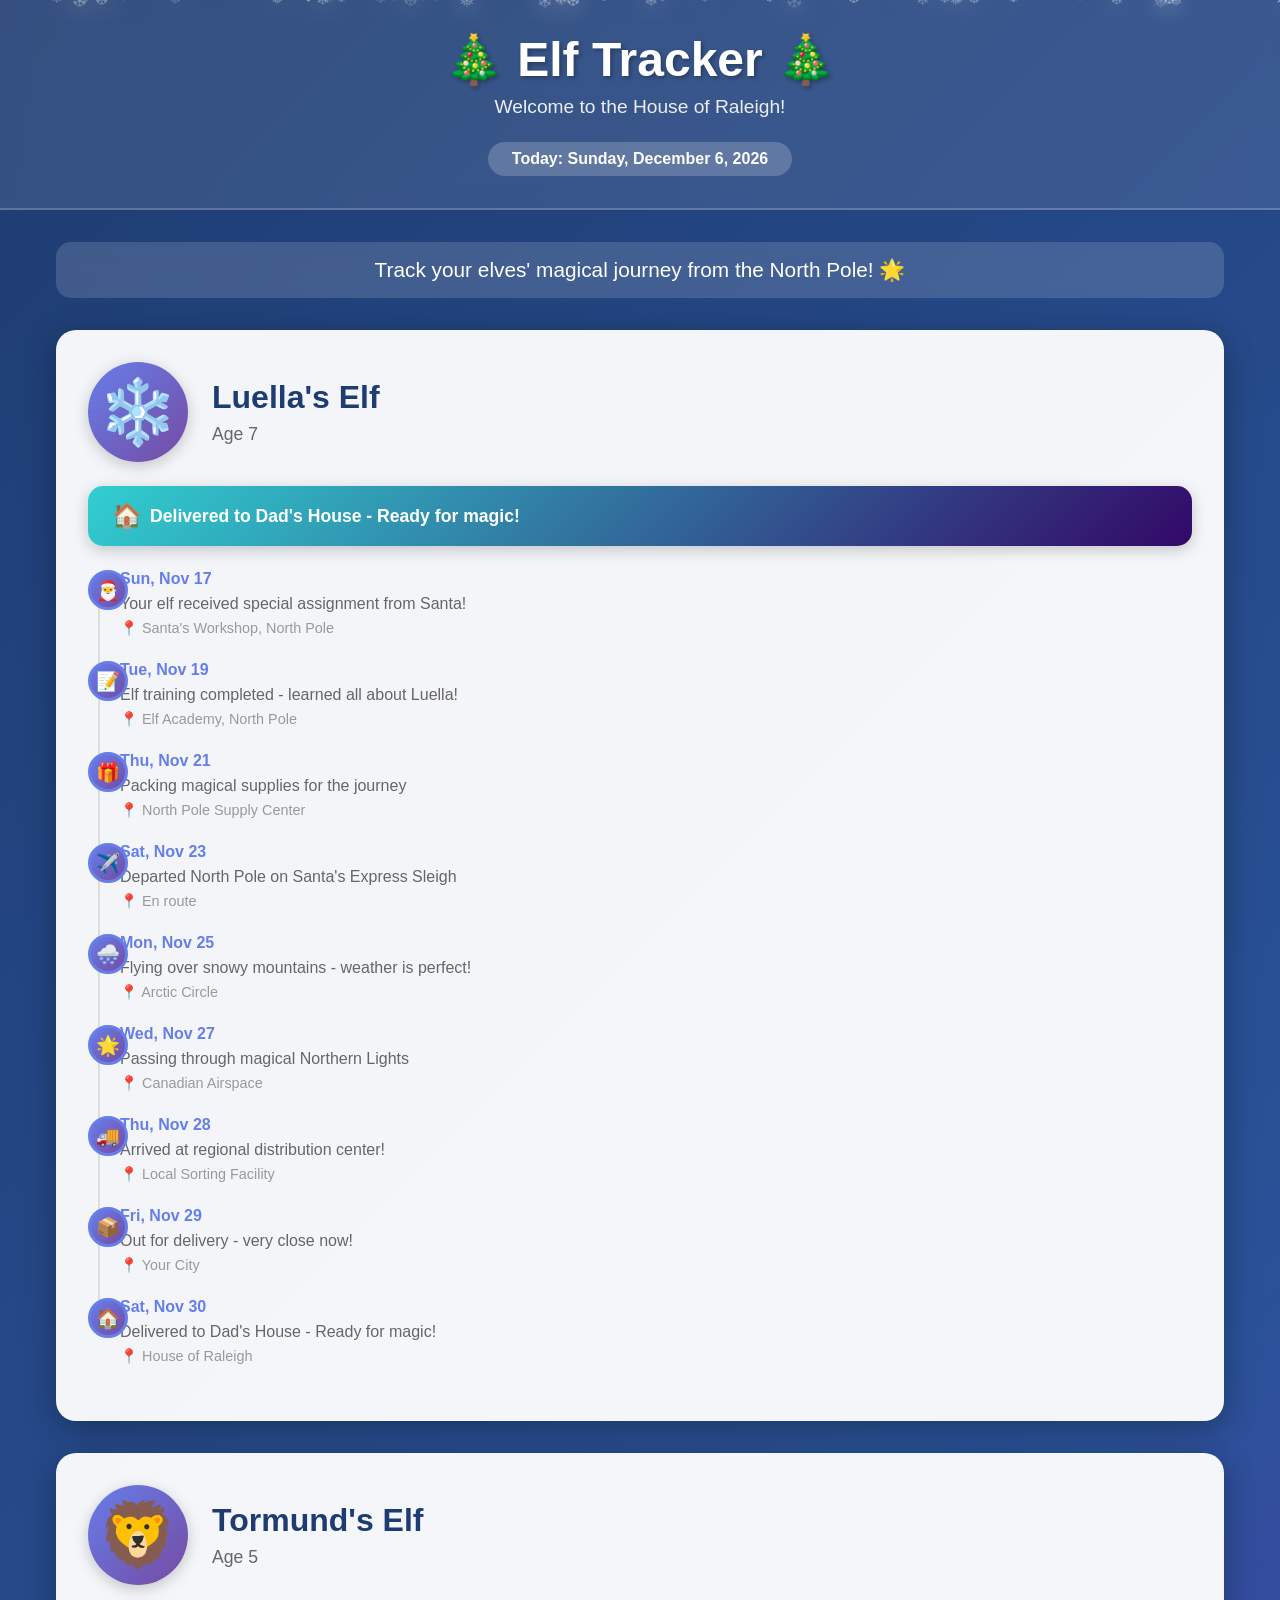
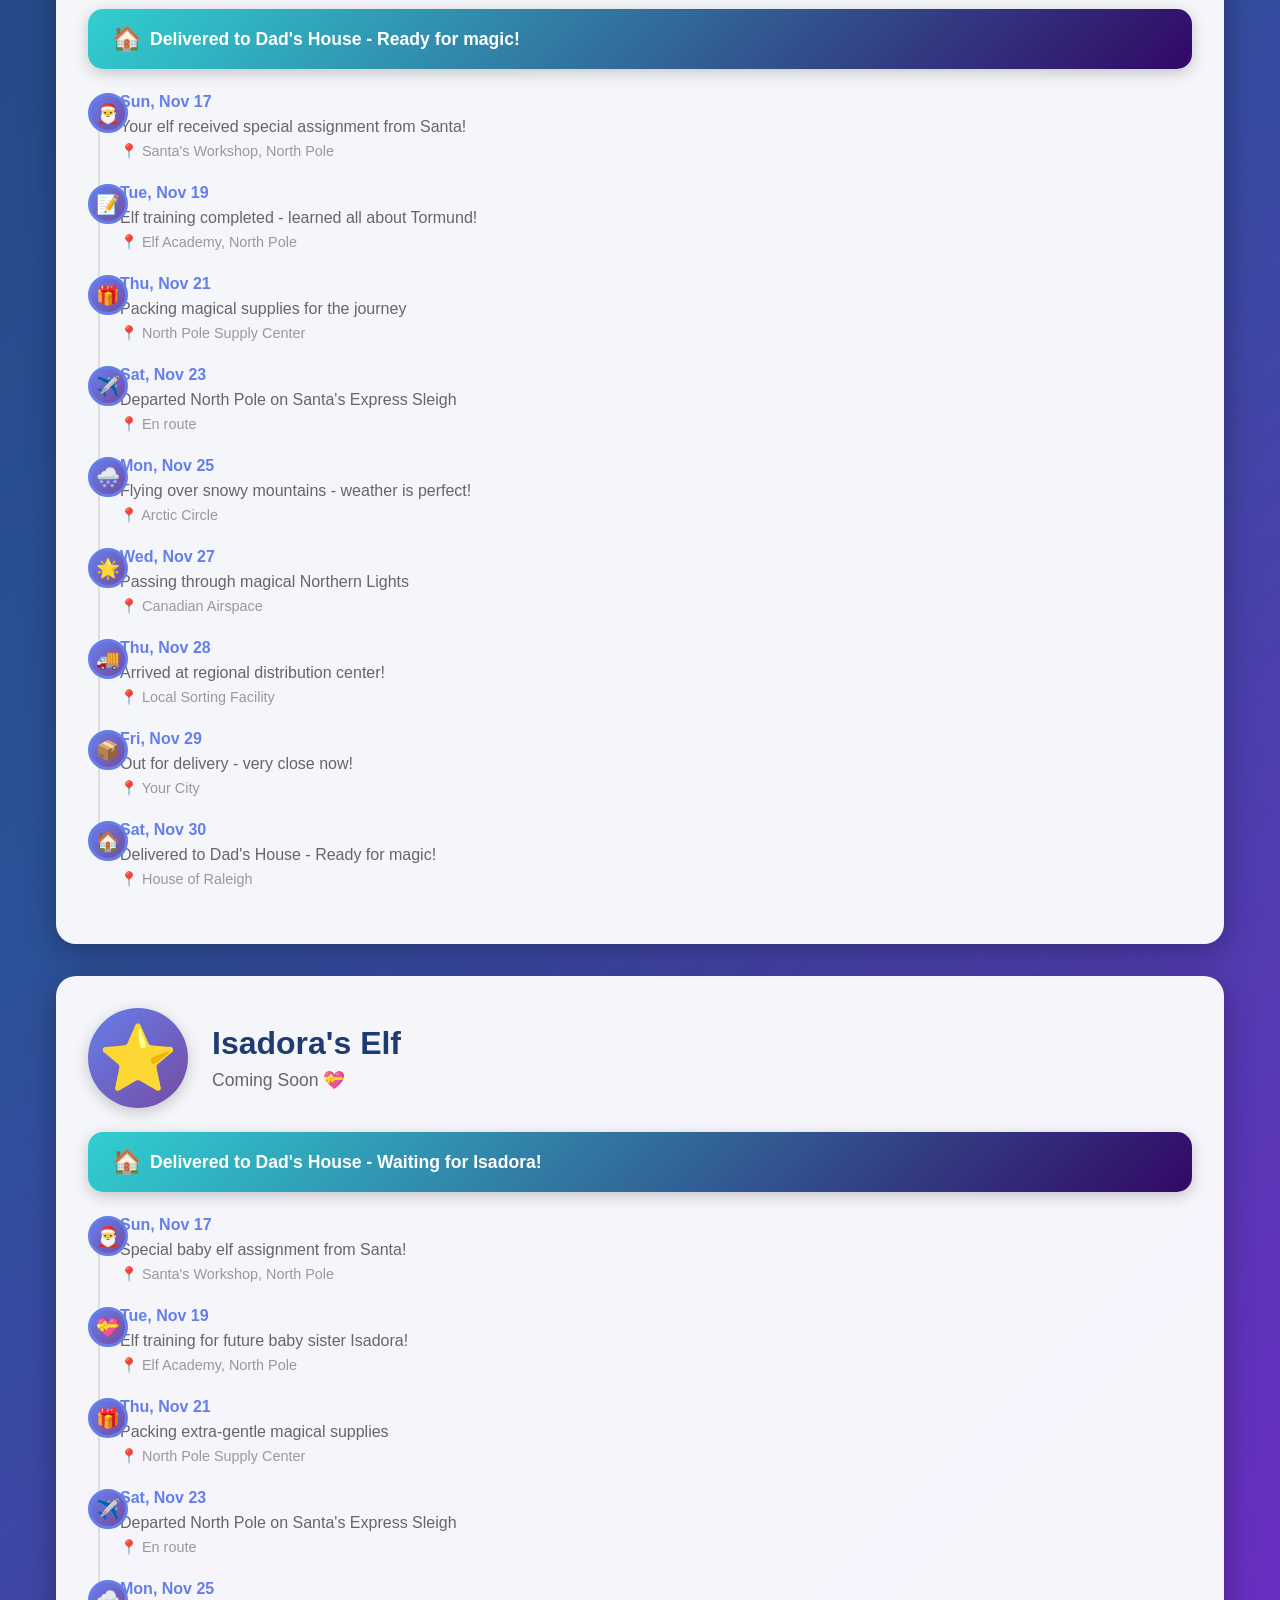
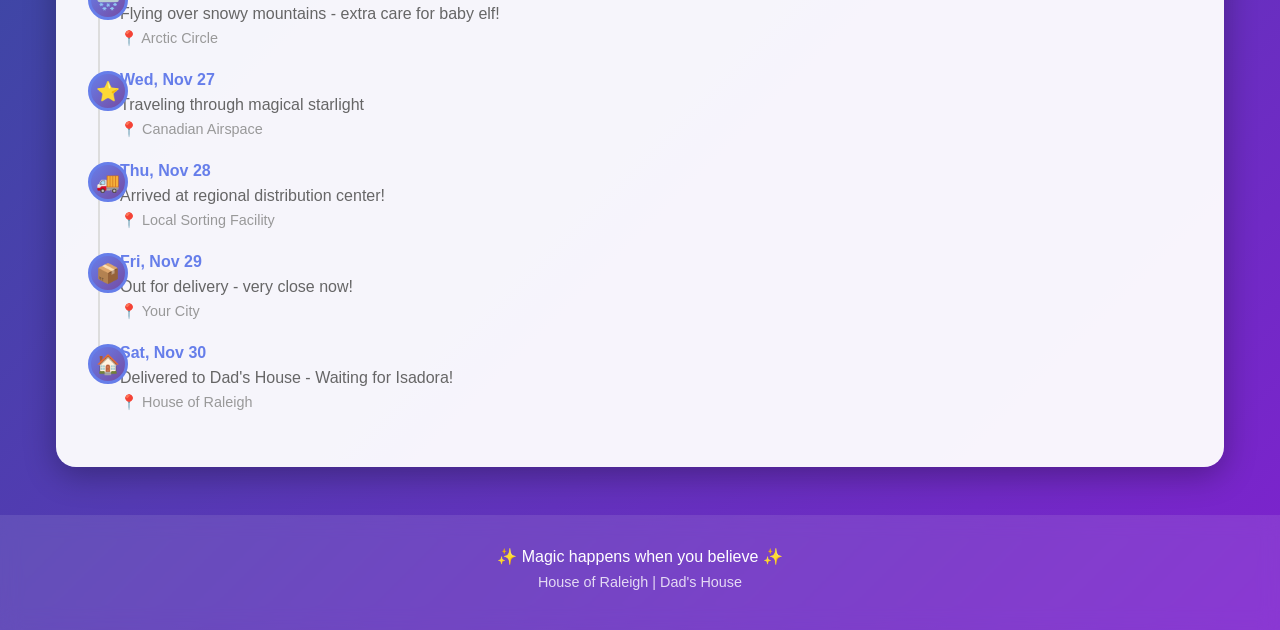
==== index.html @ a9b85015 "Add Elf on the Shelf tracker website - Create dynamic elf tracking website for House of Raleigh - Tr" ====
<!DOCTYPE html>
<html lang="en">
<head>
    <meta charset="UTF-8">
    <meta name="viewport" content="width=device-width, initial-scale=1.0">
    <title>Elf Tracker - House of Raleigh</title>
    <link rel="stylesheet" href="styles.css">
</head>
<body>
    <div class="snow-container" id="snowContainer"></div>

    <header>
        <h1>🎄 Elf Tracker 🎄</h1>
        <p class="subtitle">Welcome to the House of Raleigh!</p>
        <div class="current-date">Today: <span id="currentDate"></span></div>
    </header>

    <main class="container">
        <div class="intro-message">
            <p>Track your elves' magical journey from the North Pole! 🌟</p>
        </div>

        <!-- Luella's Elf -->
        <div class="elf-card" data-child="luella">
            <div class="elf-header">
                <div class="elf-avatar">❄️</div>
                <div class="elf-info">
                    <h2>Luella's Elf</h2>
                    <p class="child-age">Age 7</p>
                </div>
            </div>
            <div class="status-badge" id="status-luella">
                <span class="status-icon">📦</span>
                <span class="status-text">Preparing at North Pole...</span>
            </div>
            <div class="tracking-timeline" id="timeline-luella"></div>
        </div>

        <!-- Tormund's Elf -->
        <div class="elf-card" data-child="tormund">
            <div class="elf-header">
                <div class="elf-avatar">🦁</div>
                <div class="elf-info">
                    <h2>Tormund's Elf</h2>
                    <p class="child-age">Age 5</p>
                </div>
            </div>
            <div class="status-badge" id="status-tormund">
                <span class="status-icon">📦</span>
                <span class="status-text">Preparing at North Pole...</span>
            </div>
            <div class="tracking-timeline" id="timeline-tormund"></div>
        </div>

        <!-- Isadora's Elf -->
        <div class="elf-card" data-child="isadora">
            <div class="elf-header">
                <div class="elf-avatar">⭐</div>
                <div class="elf-info">
                    <h2>Isadora's Elf</h2>
                    <p class="child-age">Coming Soon 💝</p>
                </div>
            </div>
            <div class="status-badge" id="status-isadora">
                <span class="status-icon">📦</span>
                <span class="status-text">Preparing at North Pole...</span>
            </div>
            <div class="tracking-timeline" id="timeline-isadora"></div>
        </div>
    </main>

    <footer>
        <p>✨ Magic happens when you believe ✨</p>
        <p class="footer-note">House of Raleigh | Dad's House</p>
    </footer>

    <script src="script.js"></script>
</body>
</html>
---- styles.css ----
* {
    margin: 0;
    padding: 0;
    box-sizing: border-box;
}

body {
    font-family: 'Segoe UI', Tahoma, Geneva, Verdana, sans-serif;
    background: linear-gradient(135deg, #1e3c72 0%, #2a5298 50%, #7e22ce 100%);
    min-height: 100vh;
    color: #fff;
    position: relative;
    overflow-x: hidden;
}

/* Snowfall Animation */
.snow-container {
    position: fixed;
    top: 0;
    left: 0;
    width: 100%;
    height: 100%;
    pointer-events: none;
    z-index: 1;
}

.snowflake {
    position: absolute;
    top: -10px;
    color: white;
    font-size: 1em;
    opacity: 0.8;
    animation: fall linear infinite;
    user-select: none;
}

@keyframes fall {
    to {
        transform: translateY(100vh);
    }
}

/* Header Styles */
header {
    text-align: center;
    padding: 2rem 1rem;
    background: rgba(255, 255, 255, 0.1);
    backdrop-filter: blur(10px);
    border-bottom: 2px solid rgba(255, 255, 255, 0.2);
    position: relative;
    z-index: 10;
}

header h1 {
    font-size: 3rem;
    margin-bottom: 0.5rem;
    text-shadow: 2px 2px 4px rgba(0, 0, 0, 0.3);
    animation: glow 2s ease-in-out infinite alternate;
}

@keyframes glow {
    from {
        text-shadow: 2px 2px 4px rgba(0, 0, 0, 0.3), 0 0 10px rgba(255, 255, 255, 0.5);
    }
    to {
        text-shadow: 2px 2px 4px rgba(0, 0, 0, 0.3), 0 0 20px rgba(255, 255, 255, 0.8), 0 0 30px rgba(255, 215, 0, 0.6);
    }
}

.subtitle {
    font-size: 1.2rem;
    opacity: 0.9;
    margin-bottom: 1rem;
}

.current-date {
    background: rgba(255, 255, 255, 0.2);
    display: inline-block;
    padding: 0.5rem 1.5rem;
    border-radius: 25px;
    font-weight: bold;
    margin-top: 0.5rem;
}

/* Main Container */
.container {
    max-width: 1200px;
    margin: 2rem auto;
    padding: 0 1rem;
    position: relative;
    z-index: 10;
}

.intro-message {
    text-align: center;
    font-size: 1.3rem;
    margin-bottom: 2rem;
    padding: 1rem;
    background: rgba(255, 255, 255, 0.15);
    border-radius: 15px;
    backdrop-filter: blur(10px);
}

/* Elf Cards */
.elf-card {
    background: rgba(255, 255, 255, 0.95);
    color: #333;
    border-radius: 20px;
    padding: 2rem;
    margin-bottom: 2rem;
    box-shadow: 0 8px 32px rgba(0, 0, 0, 0.3);
    transition: transform 0.3s ease, box-shadow 0.3s ease;
}

.elf-card:hover {
    transform: translateY(-5px);
    box-shadow: 0 12px 40px rgba(0, 0, 0, 0.4);
}

.elf-header {
    display: flex;
    align-items: center;
    margin-bottom: 1.5rem;
}

.elf-avatar {
    font-size: 4rem;
    margin-right: 1.5rem;
    background: linear-gradient(135deg, #667eea 0%, #764ba2 100%);
    padding: 1rem;
    border-radius: 50%;
    width: 100px;
    height: 100px;
    display: flex;
    align-items: center;
    justify-content: center;
    box-shadow: 0 4px 15px rgba(0, 0, 0, 0.2);
}

.elf-info h2 {
    color: #1e3c72;
    margin-bottom: 0.5rem;
    font-size: 2rem;
}

.child-age {
    color: #666;
    font-size: 1.1rem;
}

/* Status Badge */
.status-badge {
    background: linear-gradient(135deg, #f093fb 0%, #f5576c 100%);
    color: white;
    padding: 1rem 1.5rem;
    border-radius: 15px;
    display: flex;
    align-items: center;
    gap: 0.5rem;
    margin-bottom: 1.5rem;
    font-size: 1.1rem;
    font-weight: bold;
    box-shadow: 0 4px 15px rgba(0, 0, 0, 0.2);
}

.status-badge.in-transit {
    background: linear-gradient(135deg, #4facfe 0%, #00f2fe 100%);
}

.status-badge.out-for-delivery {
    background: linear-gradient(135deg, #fa709a 0%, #fee140 100%);
}

.status-badge.delivered {
    background: linear-gradient(135deg, #30cfd0 0%, #330867 100%);
}

.status-icon {
    font-size: 1.5rem;
}

/* Timeline */
.tracking-timeline {
    margin-top: 1.5rem;
}

.timeline-item {
    display: flex;
    margin-bottom: 1.5rem;
    position: relative;
    padding-left: 2rem;
}

.timeline-item::before {
    content: '';
    position: absolute;
    left: 0.6rem;
    top: 2rem;
    width: 2px;
    height: calc(100% + 1rem);
    background: #ddd;
}

.timeline-item:last-child::before {
    display: none;
}

.timeline-icon {
    position: absolute;
    left: 0;
    top: 0;
    width: 2.5rem;
    height: 2.5rem;
    background: white;
    border: 3px solid #ddd;
    border-radius: 50%;
    display: flex;
    align-items: center;
    justify-content: center;
    font-size: 1.2rem;
    z-index: 1;
}

.timeline-item.completed .timeline-icon {
    background: linear-gradient(135deg, #667eea 0%, #764ba2 100%);
    border-color: #667eea;
    color: white;
}

.timeline-item.current .timeline-icon {
    background: linear-gradient(135deg, #f093fb 0%, #f5576c 100%);
    border-color: #f5576c;
    color: white;
    animation: pulse 2s ease-in-out infinite;
}

@keyframes pulse {
    0%, 100% {
        transform: scale(1);
        box-shadow: 0 0 0 0 rgba(245, 87, 108, 0.7);
    }
    50% {
        transform: scale(1.1);
        box-shadow: 0 0 0 10px rgba(245, 87, 108, 0);
    }
}

.timeline-content {
    flex: 1;
}

.timeline-date {
    font-weight: bold;
    color: #667eea;
    margin-bottom: 0.25rem;
}

.timeline-description {
    color: #666;
    line-height: 1.5;
}

.timeline-location {
    color: #999;
    font-size: 0.9rem;
    margin-top: 0.25rem;
}

/* Footer */
footer {
    text-align: center;
    padding: 2rem 1rem;
    background: rgba(255, 255, 255, 0.1);
    backdrop-filter: blur(10px);
    margin-top: 3rem;
    position: relative;
    z-index: 10;
}

footer p {
    margin-bottom: 0.5rem;
}

.footer-note {
    opacity: 0.8;
    font-size: 0.9rem;
}

/* Responsive Design */
@media (max-width: 768px) {
    header h1 {
        font-size: 2rem;
    }

    .subtitle {
        font-size: 1rem;
    }

    .elf-card {
        padding: 1.5rem;
    }

    .elf-header {
        flex-direction: column;
        text-align: center;
    }

    .elf-avatar {
        margin-right: 0;
        margin-bottom: 1rem;
    }

    .intro-message {
        font-size: 1.1rem;
    }
}
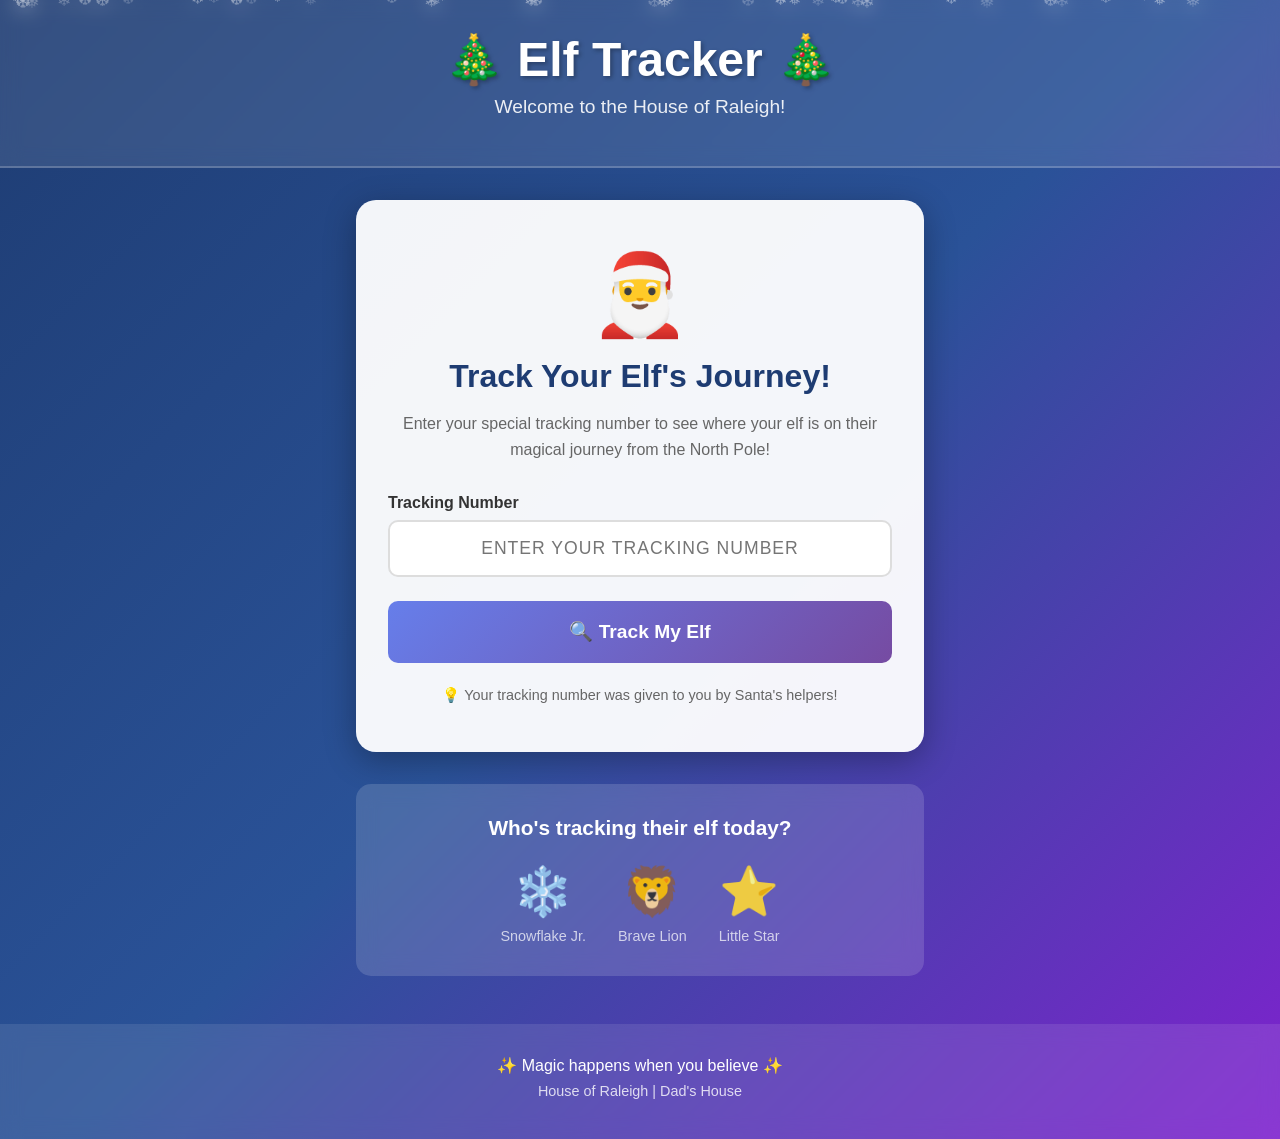
==== commit 80f5a172: "Add personalized tracking with unique codes and themed pages Features: - Landing page with tracking " ====
--- a/index.html
+++ b/index.html
@@ -6,66 +6,50 @@
     <title>Elf Tracker - House of Raleigh</title>
     <link rel="stylesheet" href="styles.css">
 </head>
-<body>
+<body class="landing-page">
     <div class="snow-container" id="snowContainer"></div>
 
     <header>
         <h1>🎄 Elf Tracker 🎄</h1>
         <p class="subtitle">Welcome to the House of Raleigh!</p>
-        <div class="current-date">Today: <span id="currentDate"></span></div>
     </header>
 
-    <main class="container">
-        <div class="intro-message">
-            <p>Track your elves' magical journey from the North Pole! 🌟</p>
+    <main class="container landing-container">
+        <div class="tracking-input-card">
+            <div class="santa-icon">🎅</div>
+            <h2>Track Your Elf's Journey!</h2>
+            <p class="instruction">Enter your special tracking number to see where your elf is on their magical journey from the North Pole!</p>
+
+            <form id="trackingForm" class="tracking-form">
+                <div class="input-group">
+                    <label for="trackingNumber">Tracking Number</label>
+                    <input
+                        type="text"
+                        id="trackingNumber"
+                        name="trackingNumber"
+                        placeholder="Enter your tracking number"
+                        autocomplete="off"
+                        required
+                    >
+                </div>
+                <button type="submit" class="track-button">
+                    🔍 Track My Elf
+                </button>
+                <div id="errorMessage" class="error-message"></div>
+            </form>
+
+            <div class="help-text">
+                <p>💡 Your tracking number was given to you by Santa's helpers!</p>
+            </div>
         </div>
 
-        <!-- Luella's Elf -->
-        <div class="elf-card" data-child="luella">
-            <div class="elf-header">
-                <div class="elf-avatar">❄️</div>
-                <div class="elf-info">
-                    <h2>Luella's Elf</h2>
-                    <p class="child-age">Age 7</p>
-                </div>
+        <div class="preview-elves">
+            <h3>Who's tracking their elf today?</h3>
+            <div class="elf-icons">
+                <div class="preview-icon">❄️<br><span>Snowflake Jr.</span></div>
+                <div class="preview-icon">🦁<br><span>Brave Lion</span></div>
+                <div class="preview-icon">⭐<br><span>Little Star</span></div>
             </div>
-            <div class="status-badge" id="status-luella">
-                <span class="status-icon">📦</span>
-                <span class="status-text">Preparing at North Pole...</span>
-            </div>
-            <div class="tracking-timeline" id="timeline-luella"></div>
-        </div>
-
-        <!-- Tormund's Elf -->
-        <div class="elf-card" data-child="tormund">
-            <div class="elf-header">
-                <div class="elf-avatar">🦁</div>
-                <div class="elf-info">
-                    <h2>Tormund's Elf</h2>
-                    <p class="child-age">Age 5</p>
-                </div>
-            </div>
-            <div class="status-badge" id="status-tormund">
-                <span class="status-icon">📦</span>
-                <span class="status-text">Preparing at North Pole...</span>
-            </div>
-            <div class="tracking-timeline" id="timeline-tormund"></div>
-        </div>
-
-        <!-- Isadora's Elf -->
-        <div class="elf-card" data-child="isadora">
-            <div class="elf-header">
-                <div class="elf-avatar">⭐</div>
-                <div class="elf-info">
-                    <h2>Isadora's Elf</h2>
-                    <p class="child-age">Coming Soon 💝</p>
-                </div>
-            </div>
-            <div class="status-badge" id="status-isadora">
-                <span class="status-icon">📦</span>
-                <span class="status-text">Preparing at North Pole...</span>
-            </div>
-            <div class="tracking-timeline" id="timeline-isadora"></div>
         </div>
     </main>
 
@@ -74,6 +58,6 @@
         <p class="footer-note">House of Raleigh | Dad's House</p>
     </footer>
 
-    <script src="script.js"></script>
+    <script src="landing.js"></script>
 </body>
 </html>
--- a/styles.css
+++ b/styles.css
@@ -286,6 +286,316 @@
     font-size: 0.9rem;
 }
 
+/* Landing Page Styles */
+.landing-container {
+    max-width: 600px;
+}
+
+.tracking-input-card {
+    background: rgba(255, 255, 255, 0.95);
+    color: #333;
+    border-radius: 20px;
+    padding: 3rem 2rem;
+    margin-bottom: 2rem;
+    box-shadow: 0 8px 32px rgba(0, 0, 0, 0.3);
+    text-align: center;
+}
+
+.santa-icon {
+    font-size: 5rem;
+    margin-bottom: 1rem;
+    animation: bounce 2s ease-in-out infinite;
+}
+
+@keyframes bounce {
+    0%, 100% {
+        transform: translateY(0);
+    }
+    50% {
+        transform: translateY(-10px);
+    }
+}
+
+.tracking-input-card h2 {
+    color: #1e3c72;
+    margin-bottom: 1rem;
+    font-size: 2rem;
+}
+
+.instruction {
+    color: #666;
+    margin-bottom: 2rem;
+    line-height: 1.6;
+}
+
+.tracking-form {
+    margin-bottom: 1.5rem;
+}
+
+.input-group {
+    margin-bottom: 1.5rem;
+    text-align: left;
+}
+
+.input-group label {
+    display: block;
+    color: #333;
+    font-weight: bold;
+    margin-bottom: 0.5rem;
+}
+
+.input-group input {
+    width: 100%;
+    padding: 1rem;
+    font-size: 1.1rem;
+    border: 2px solid #ddd;
+    border-radius: 10px;
+    text-align: center;
+    text-transform: uppercase;
+    letter-spacing: 1px;
+    transition: border-color 0.3s ease;
+}
+
+.input-group input:focus {
+    outline: none;
+    border-color: #667eea;
+    box-shadow: 0 0 0 3px rgba(102, 126, 234, 0.1);
+}
+
+.track-button {
+    width: 100%;
+    padding: 1.2rem;
+    font-size: 1.2rem;
+    font-weight: bold;
+    color: white;
+    background: linear-gradient(135deg, #667eea 0%, #764ba2 100%);
+    border: none;
+    border-radius: 10px;
+    cursor: pointer;
+    transition: transform 0.2s ease, box-shadow 0.2s ease;
+}
+
+.track-button:hover {
+    transform: translateY(-2px);
+    box-shadow: 0 6px 20px rgba(102, 126, 234, 0.4);
+}
+
+.track-button:active {
+    transform: translateY(0);
+}
+
+.error-message {
+    display: none;
+    color: #dc2626;
+    background: #fee2e2;
+    padding: 1rem;
+    border-radius: 10px;
+    margin-top: 1rem;
+    font-weight: 500;
+}
+
+.help-text {
+    color: #666;
+    font-size: 0.9rem;
+    margin-top: 1rem;
+}
+
+.preview-elves {
+    background: rgba(255, 255, 255, 0.15);
+    border-radius: 15px;
+    padding: 2rem;
+    backdrop-filter: blur(10px);
+    text-align: center;
+}
+
+.preview-elves h3 {
+    margin-bottom: 1.5rem;
+    font-size: 1.3rem;
+}
+
+.elf-icons {
+    display: flex;
+    justify-content: center;
+    gap: 2rem;
+    flex-wrap: wrap;
+}
+
+.preview-icon {
+    font-size: 3rem;
+    opacity: 0.9;
+}
+
+.preview-icon span {
+    display: block;
+    font-size: 0.9rem;
+    margin-top: 0.5rem;
+    opacity: 0.8;
+}
+
+/* Shake animation for error */
+@keyframes shake {
+    0%, 100% { transform: translateX(0); }
+    25% { transform: translateX(-10px); }
+    75% { transform: translateX(10px); }
+}
+
+.shake {
+    animation: shake 0.5s ease;
+}
+
+/* Tracking Number Display */
+.tracking-number-display {
+    background: rgba(255, 255, 255, 0.2);
+    display: inline-block;
+    padding: 0.5rem 1.5rem;
+    border-radius: 25px;
+    font-weight: bold;
+    margin-top: 0.5rem;
+    font-size: 0.9rem;
+}
+
+.tracking-number-display .label {
+    opacity: 0.8;
+    margin-right: 0.5rem;
+}
+
+/* Back Link */
+.back-link {
+    text-align: center;
+    margin-top: 2rem;
+}
+
+.back-link a {
+    color: white;
+    text-decoration: none;
+    font-size: 1.1rem;
+    padding: 0.75rem 1.5rem;
+    background: rgba(255, 255, 255, 0.2);
+    border-radius: 25px;
+    display: inline-block;
+    transition: background 0.3s ease;
+}
+
+.back-link a:hover {
+    background: rgba(255, 255, 255, 0.3);
+}
+
+/* THEME: Pink (Luella) */
+body.theme-pink {
+    background: linear-gradient(135deg, #ff6b9d 0%, #c86dd7 50%, #ff8fab 100%);
+}
+
+body.theme-pink .elf-avatar {
+    background: linear-gradient(135deg, #ff6b9d 0%, #ffa6c1 100%);
+}
+
+body.theme-pink .elf-info h2 {
+    color: #c41e5a;
+}
+
+body.theme-pink .timeline-date {
+    color: #ff6b9d;
+}
+
+body.theme-pink .timeline-item.completed .timeline-icon {
+    background: linear-gradient(135deg, #ff6b9d 0%, #ffa6c1 100%);
+    border-color: #ff6b9d;
+}
+
+body.theme-pink .timeline-item.current .timeline-icon {
+    background: linear-gradient(135deg, #ff1493 0%, #ff69b4 100%);
+    border-color: #ff1493;
+}
+
+body.theme-pink .timeline-item.current .timeline-icon {
+    animation: pulse-pink 2s ease-in-out infinite;
+}
+
+@keyframes pulse-pink {
+    0%, 100% {
+        transform: scale(1);
+        box-shadow: 0 0 0 0 rgba(255, 107, 157, 0.7);
+    }
+    50% {
+        transform: scale(1.1);
+        box-shadow: 0 0 0 10px rgba(255, 107, 157, 0);
+    }
+}
+
+body.theme-pink .status-badge {
+    background: linear-gradient(135deg, #ff6b9d 0%, #ff1493 100%);
+}
+
+body.theme-pink .status-badge.in-transit {
+    background: linear-gradient(135deg, #ff69b4 0%, #ff8fab 100%);
+}
+
+body.theme-pink .status-badge.out-for-delivery {
+    background: linear-gradient(135deg, #ffa6c1 0%, #ff6b9d 100%);
+}
+
+body.theme-pink .status-badge.delivered {
+    background: linear-gradient(135deg, #ff1493 0%, #c41e5a 100%);
+}
+
+/* THEME: Blue-Purple (Tormund) */
+body.theme-blue-purple {
+    background: linear-gradient(135deg, #1e3c72 0%, #2a5298 50%, #764ba2 100%);
+}
+
+body.theme-blue-purple .elf-avatar {
+    background: linear-gradient(135deg, #4facfe 0%, #667eea 100%);
+}
+
+body.theme-blue-purple .elf-info h2 {
+    color: #1e3c72;
+}
+
+body.theme-blue-purple .timeline-date {
+    color: #4facfe;
+}
+
+body.theme-blue-purple .timeline-item.completed .timeline-icon {
+    background: linear-gradient(135deg, #4facfe 0%, #667eea 100%);
+    border-color: #4facfe;
+}
+
+body.theme-blue-purple .timeline-item.current .timeline-icon {
+    background: linear-gradient(135deg, #667eea 0%, #764ba2 100%);
+    border-color: #667eea;
+}
+
+body.theme-blue-purple .timeline-item.current .timeline-icon {
+    animation: pulse-blue 2s ease-in-out infinite;
+}
+
+@keyframes pulse-blue {
+    0%, 100% {
+        transform: scale(1);
+        box-shadow: 0 0 0 0 rgba(79, 172, 254, 0.7);
+    }
+    50% {
+        transform: scale(1.1);
+        box-shadow: 0 0 0 10px rgba(79, 172, 254, 0);
+    }
+}
+
+body.theme-blue-purple .status-badge {
+    background: linear-gradient(135deg, #667eea 0%, #764ba2 100%);
+}
+
+body.theme-blue-purple .status-badge.in-transit {
+    background: linear-gradient(135deg, #4facfe 0%, #00f2fe 100%);
+}
+
+body.theme-blue-purple .status-badge.out-for-delivery {
+    background: linear-gradient(135deg, #667eea 0%, #4facfe 100%);
+}
+
+body.theme-blue-purple .status-badge.delivered {
+    background: linear-gradient(135deg, #2a5298 0%, #1e3c72 100%);
+}
+
 /* Responsive Design */
 @media (max-width: 768px) {
     header h1 {
@@ -313,4 +623,25 @@
     .intro-message {
         font-size: 1.1rem;
     }
-}
+
+    .tracking-input-card {
+        padding: 2rem 1.5rem;
+    }
+
+    .tracking-input-card h2 {
+        font-size: 1.5rem;
+    }
+
+    .elf-icons {
+        gap: 1.5rem;
+    }
+
+    .preview-icon {
+        font-size: 2.5rem;
+    }
+
+    .tracking-number-display {
+        font-size: 0.8rem;
+        padding: 0.4rem 1rem;
+    }
+}
